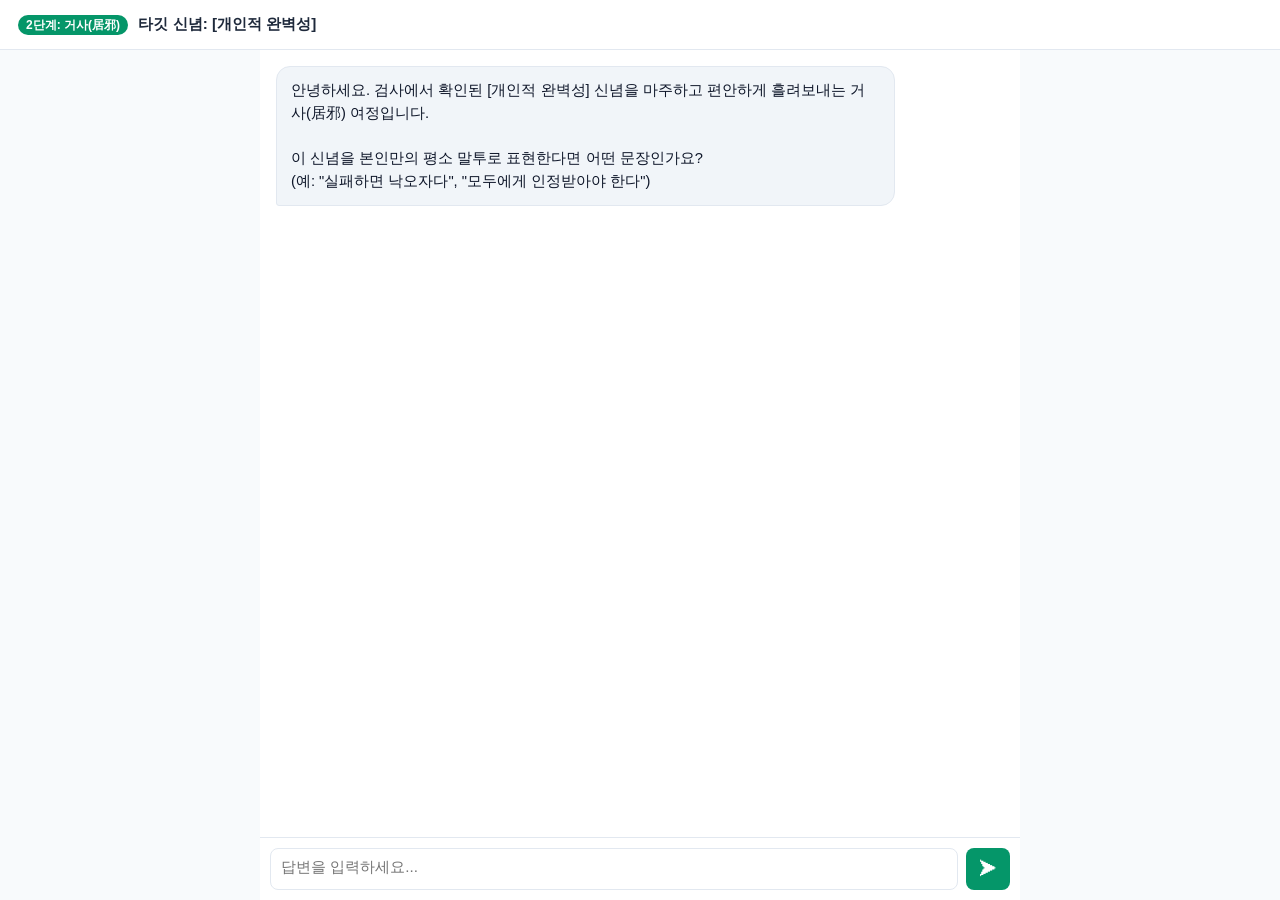
==== geosa.html @ 9330ed7c "Add initial geosa.html file for healing session" ====
<!DOCTYPE html>
<html lang="ko">
<head>
  <meta charset="UTF-8">
  <meta name="viewport" content="width=device-width, initial-scale=1.0, maximum-scale=1.0, user-scalable=no">
  <title>2단계: 거사(居邪) 치유 세션</title>
  <style>
    :root { --primary: #059669; --bg: #f8fafc; --card-bg: #fff; --text: #1e293b; --border: #e2e8f0; --bot-bg: #f1f5f9; --user-bg: #059669; }
    * { box-sizing: border-box; margin: 0; padding: 0; font-family: -apple-system, BlinkMacSystemFont, "Pretendard", sans-serif; }
    body { background-color: var(--bg); color: var(--text); height: 100vh; display: flex; flex-direction: column; overflow: hidden; }
    header { background: #fff; padding: 14px 18px; border-bottom: 1px solid var(--border); display: flex; justify-content: space-between; align-items: center; }
    .badge { background: var(--primary); color: #fff; padding: 3px 8px; border-radius: 999px; font-size: 0.75rem; font-weight: bold; }
    .chat-view { flex: 1; display: flex; flex-direction: column; overflow: hidden; background: #fff; max-width: 760px; margin: 0 auto; width: 100%; }
    .chat-messages { flex: 1; overflow-y: auto; padding: 16px; display: flex; flex-direction: column; gap: 12px; }
    .msg-wrap { display: flex; width: 100%; }
    .msg-wrap.bot { justify-content: flex-start; }
    .msg-wrap.user { justify-content: flex-end; }
    .msg-box { max-width: 85%; padding: 12px 14px; border-radius: 14px; font-size: 0.92rem; line-height: 1.55; white-space: pre-wrap; }
    .msg-wrap.bot .msg-box { background: var(--bot-bg); color: #0f172a; border-bottom-left-radius: 3px; border: 1px solid var(--border); }
    .msg-wrap.user .msg-box { background: var(--user-bg); color: #fff; border-bottom-right-radius: 3px; }
    .chat-input-bar { border-top: 1px solid var(--border); padding: 10px; display: flex; gap: 8px; background: #fff; }
    textarea { flex: 1; border: 1px solid var(--border); border-radius: 8px; padding: 8px 10px; font-size: 0.95rem; resize: none; height: 42px; outline: none; }
    .send-btn { background: var(--primary); color: #fff; border: none; width: 44px; height: 42px; border-radius: 8px; cursor: pointer; font-size: 1.1rem; }
    .report-card { background: #f0fdf4; border: 1.5px solid #bbf7d0; border-radius: 10px; padding: 14px; margin-top: 10px; font-size: 0.88rem; }
    .btn-main { background: #4f46e5; color: #fff; border: none; padding: 12px 20px; font-size: 0.95rem; font-weight: 700; border-radius: 8px; cursor: pointer; width: 100%; margin-top: 12px; }
  </style>
</head>
<body>
  <header>
    <div>
      <span class="badge">2단계: 거사(居邪)</span>
      <strong style="margin-left: 6px; font-size: 0.95rem;" id="header-title">마음침 거사 챗봇</strong>
    </div>
  </header>

  <div class="chat-view">
    <div class="chat-messages" id="chat-box"></div>
    <div class="chat-input-bar">
      <textarea id="chat-input" placeholder="답변을 입력하세요..." onkeydown="handleKeyDown(event)"></textarea>
      <button class="send-btn" onclick="sendMessage()">➤</button>
    </div>
  </div>

<script>
const topBeliefName = localStorage.getItem('topBeliefName') || '개인적 완벽성';
document.getElementById('header-title').innerText = `타깃 신념: [${topBeliefName}]`;

const geosaFlow = [
  { step: 1, prompt: `안녕하세요. 검사에서 확인된 [${topBeliefName}] 신념을 마주하고 편안하게 흘려보내는 거사(居邪) 여정입니다.\n\n이 신념을 본인만의 평소 말투로 표현한다면 어떤 문장인가요?\n(예: "실패하면 낙오자다", "모두에게 인정받아야 한다")` },
  { step: 2, prompt: `그 신념과 불편한 감정이 올라왔던 '최근의 유발사건'은 무엇이었나요?\n그때 가슴/배 등 몸의 감각과, 떠오르는 이미지(취상)를 알려주세요. (불편감 점수: 0~10점)` },
  { step: 3, prompt: `과거에도 이와 비슷하게 '심란함이나 두려움'을 강하게 느꼈던 핵심 기억이나 장면(원발사건)이 떠오르시나요?\n지금 그 기억을 떠올릴 때 몸의 느낌과 이미지(취상: 예: 검은 돌 등)는 어떤가요? (불편감 점수: 0~10점)` },
  { step: 4, prompt: `그 원발사건을 겪었을 당시, 어린(과거의) 나는 그 상황을 어떻게 해석하고 받아들였나요?\n(예: "내가 실패하면 다들 나를 버리고 떠날 것이다")` },
  { step: 5, prompt: `그 해석을 마음에 품고 살다 보니, 내 미래나 인간관계에서 어떤 끔찍한 일(두려운 미래상)이 벌어질 것 같았나요?` },
  { step: 6, prompt: `그런 불행한 일이 생기지 않도록 막기 위해, 나는 평소 삶에서 어떤 태도로 애써왔나요?\n그리고 그런 나 자신을 비유(취상)한다면 어떤 모습인가요? (예: 바스라질 것 같은 낙엽 등)` },
  { step: 7, prompt: `나를 그렇게 몰아붙여 온 그 마음은, 실은 나를 무엇으로부터 지키고 보호하려 했던 걸까요? (선의적 의도)\n궁극적으로 정말 누리고 싶었던 감정(이차적 이익: 사랑, 안전감 등)은 무엇인가요?` },
  { step: 8, prompt: `나를 지키려 애써온 그 마음을 따뜻하게 안아줍니다. 이제 그 무거운 이미지와 긴장을 가볍게 흘려보낼 시간입니다.\n\n편안한 호흡과 함께 가슴과 배에 의념을 두고, 준비된 경혈 지압이나 정심주(正心呪) 호흡을 천천히 3~5회 반복해 보세요.\n내쉬는 숨마다 어두운 기운이 빠져나감을 상상합니다.\n\n마치셨다면 '완료'라고 적어주세요.` },
  { step: 9, prompt: `호흡을 마친 지금, 처음에 나를 무겁게 누르던 그 기억의 이미지(취상)와 감정은 어떻게 달라지셨나요?\n불편감 점수(0~10)는 몇 점으로 내려갔는지, 새로운 해석과 함께 나눠주세요.` }
];

let currentIdx = 0;
const recorded = {};
const chatBox = document.getElementById('chat-box');
const inputEl = document.getElementById('chat-input');

function appendMsg(text, sender) {
  const wrap = document.createElement('div');
  wrap.className = `msg-wrap ${sender}`;
  const m = document.createElement('div');
  m.className = 'msg-box';
  m.innerText = text;
  wrap.appendChild(m);
  chatBox.appendChild(wrap);
  chatBox.scrollTop = chatBox.scrollHeight;
}

function handleKeyDown(e) {
  if (e.key === 'Enter' && !e.shiftKey) { e.preventDefault(); sendMessage(); }
}

function sendMessage() {
  const text = inputEl.value.trim();
  if(!text) return;
  appendMsg(text, 'user');
  inputEl.value = '';

  recorded[geosaFlow[currentIdx].step] = text;
  currentIdx++;

  if(currentIdx < geosaFlow.length) {
    setTimeout(() => { appendMsg(geosaFlow[currentIdx].prompt, 'bot'); }, 350);
  } else {
    // 로컬스토리지에 거사 결과 보관
    localStorage.setItem('geosaData', JSON.stringify(recorded));
    setTimeout(() => { renderComplete(); }, 400);
  }
}

function renderComplete() {
  const wrap = document.createElement('div');
  wrap.className = 'msg-wrap bot';
  wrap.innerHTML = `
    <div class="msg-box" style="max-width:94%;">
      <strong>🌿 거사(居邪) 세션 완료</strong>
      <div class="report-card">
        <p><strong>타깃 신념:</strong> ${topBeliefName}</p>
        <p><strong>원발사건/취상:</strong> ${recorded[3] || '-'}</p>
        <p><strong>선의적 의도:</strong> ${recorded[7] || '-'}</p>
        <p><strong>정화 후 변화:</strong> ${recorded[9] || '-'}</p>
      </div>
      <button class="btn-main" onclick="goToYangjeong()">3단계: 생기를 채우는 [양정(養正) 과정] 시작 ➔</button>
    </div>
  `;
  chatBox.appendChild(wrap);
  chatBox.scrollTop = chatBox.scrollHeight;
}

function goToYangjeong() {
  window.location.href = "yangjeong.html";
}

appendMsg(geosaFlow[0].prompt, 'bot');
</script>
</body>
</html>
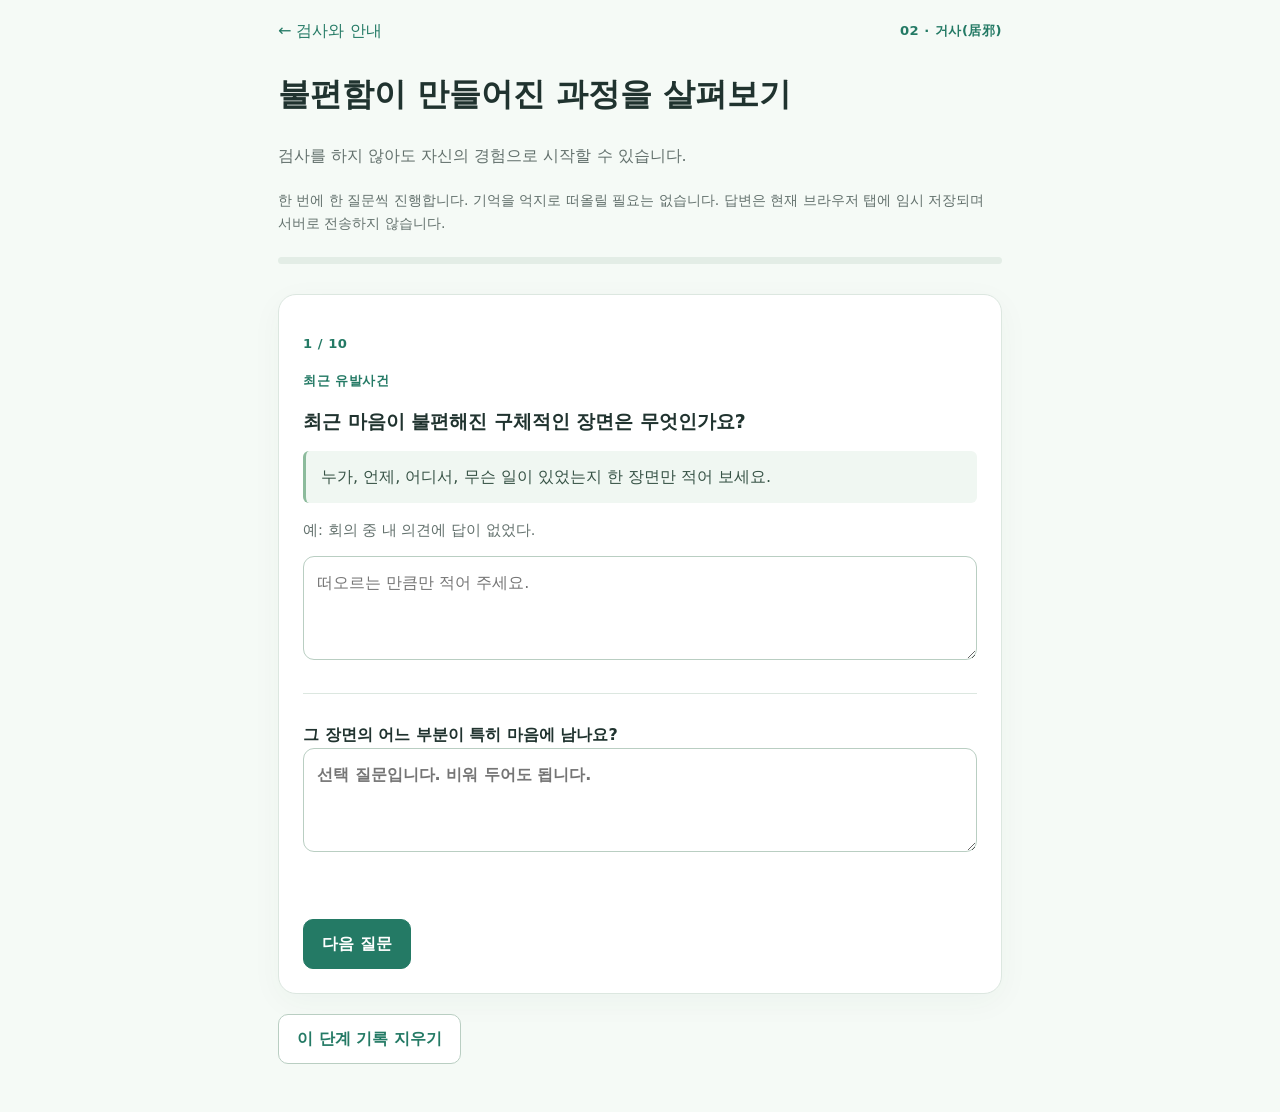
==== commit 3cefe551: "이해통찰 과정 개선 및 긍정 취상 시각화 추가" ====
--- a/geosa.html
+++ b/geosa.html
@@ -1,124 +1 @@
-<!DOCTYPE html>
-<html lang="ko">
-<head>
-  <meta charset="UTF-8">
-  <meta name="viewport" content="width=device-width, initial-scale=1.0, maximum-scale=1.0, user-scalable=no">
-  <title>2단계: 거사(居邪) 치유 세션</title>
-  <style>
-    :root { --primary: #059669; --bg: #f8fafc; --card-bg: #fff; --text: #1e293b; --border: #e2e8f0; --bot-bg: #f1f5f9; --user-bg: #059669; }
-    * { box-sizing: border-box; margin: 0; padding: 0; font-family: -apple-system, BlinkMacSystemFont, "Pretendard", sans-serif; }
-    body { background-color: var(--bg); color: var(--text); height: 100vh; display: flex; flex-direction: column; overflow: hidden; }
-    header { background: #fff; padding: 14px 18px; border-bottom: 1px solid var(--border); display: flex; justify-content: space-between; align-items: center; }
-    .badge { background: var(--primary); color: #fff; padding: 3px 8px; border-radius: 999px; font-size: 0.75rem; font-weight: bold; }
-    .chat-view { flex: 1; display: flex; flex-direction: column; overflow: hidden; background: #fff; max-width: 760px; margin: 0 auto; width: 100%; }
-    .chat-messages { flex: 1; overflow-y: auto; padding: 16px; display: flex; flex-direction: column; gap: 12px; }
-    .msg-wrap { display: flex; width: 100%; }
-    .msg-wrap.bot { justify-content: flex-start; }
-    .msg-wrap.user { justify-content: flex-end; }
-    .msg-box { max-width: 85%; padding: 12px 14px; border-radius: 14px; font-size: 0.92rem; line-height: 1.55; white-space: pre-wrap; }
-    .msg-wrap.bot .msg-box { background: var(--bot-bg); color: #0f172a; border-bottom-left-radius: 3px; border: 1px solid var(--border); }
-    .msg-wrap.user .msg-box { background: var(--user-bg); color: #fff; border-bottom-right-radius: 3px; }
-    .chat-input-bar { border-top: 1px solid var(--border); padding: 10px; display: flex; gap: 8px; background: #fff; }
-    textarea { flex: 1; border: 1px solid var(--border); border-radius: 8px; padding: 8px 10px; font-size: 0.95rem; resize: none; height: 42px; outline: none; }
-    .send-btn { background: var(--primary); color: #fff; border: none; width: 44px; height: 42px; border-radius: 8px; cursor: pointer; font-size: 1.1rem; }
-    .report-card { background: #f0fdf4; border: 1.5px solid #bbf7d0; border-radius: 10px; padding: 14px; margin-top: 10px; font-size: 0.88rem; }
-    .btn-main { background: #4f46e5; color: #fff; border: none; padding: 12px 20px; font-size: 0.95rem; font-weight: 700; border-radius: 8px; cursor: pointer; width: 100%; margin-top: 12px; }
-  </style>
-</head>
-<body>
-  <header>
-    <div>
-      <span class="badge">2단계: 거사(居邪)</span>
-      <strong style="margin-left: 6px; font-size: 0.95rem;" id="header-title">마음침 거사 챗봇</strong>
-    </div>
-  </header>
-
-  <div class="chat-view">
-    <div class="chat-messages" id="chat-box"></div>
-    <div class="chat-input-bar">
-      <textarea id="chat-input" placeholder="답변을 입력하세요..." onkeydown="handleKeyDown(event)"></textarea>
-      <button class="send-btn" onclick="sendMessage()">➤</button>
-    </div>
-  </div>
-
-<script>
-const topBeliefName = localStorage.getItem('topBeliefName') || '개인적 완벽성';
-document.getElementById('header-title').innerText = `타깃 신념: [${topBeliefName}]`;
-
-const geosaFlow = [
-  { step: 1, prompt: `안녕하세요. 검사에서 확인된 [${topBeliefName}] 신념을 마주하고 편안하게 흘려보내는 거사(居邪) 여정입니다.\n\n이 신념을 본인만의 평소 말투로 표현한다면 어떤 문장인가요?\n(예: "실패하면 낙오자다", "모두에게 인정받아야 한다")` },
-  { step: 2, prompt: `그 신념과 불편한 감정이 올라왔던 '최근의 유발사건'은 무엇이었나요?\n그때 가슴/배 등 몸의 감각과, 떠오르는 이미지(취상)를 알려주세요. (불편감 점수: 0~10점)` },
-  { step: 3, prompt: `과거에도 이와 비슷하게 '심란함이나 두려움'을 강하게 느꼈던 핵심 기억이나 장면(원발사건)이 떠오르시나요?\n지금 그 기억을 떠올릴 때 몸의 느낌과 이미지(취상: 예: 검은 돌 등)는 어떤가요? (불편감 점수: 0~10점)` },
-  { step: 4, prompt: `그 원발사건을 겪었을 당시, 어린(과거의) 나는 그 상황을 어떻게 해석하고 받아들였나요?\n(예: "내가 실패하면 다들 나를 버리고 떠날 것이다")` },
-  { step: 5, prompt: `그 해석을 마음에 품고 살다 보니, 내 미래나 인간관계에서 어떤 끔찍한 일(두려운 미래상)이 벌어질 것 같았나요?` },
-  { step: 6, prompt: `그런 불행한 일이 생기지 않도록 막기 위해, 나는 평소 삶에서 어떤 태도로 애써왔나요?\n그리고 그런 나 자신을 비유(취상)한다면 어떤 모습인가요? (예: 바스라질 것 같은 낙엽 등)` },
-  { step: 7, prompt: `나를 그렇게 몰아붙여 온 그 마음은, 실은 나를 무엇으로부터 지키고 보호하려 했던 걸까요? (선의적 의도)\n궁극적으로 정말 누리고 싶었던 감정(이차적 이익: 사랑, 안전감 등)은 무엇인가요?` },
-  { step: 8, prompt: `나를 지키려 애써온 그 마음을 따뜻하게 안아줍니다. 이제 그 무거운 이미지와 긴장을 가볍게 흘려보낼 시간입니다.\n\n편안한 호흡과 함께 가슴과 배에 의념을 두고, 준비된 경혈 지압이나 정심주(正心呪) 호흡을 천천히 3~5회 반복해 보세요.\n내쉬는 숨마다 어두운 기운이 빠져나감을 상상합니다.\n\n마치셨다면 '완료'라고 적어주세요.` },
-  { step: 9, prompt: `호흡을 마친 지금, 처음에 나를 무겁게 누르던 그 기억의 이미지(취상)와 감정은 어떻게 달라지셨나요?\n불편감 점수(0~10)는 몇 점으로 내려갔는지, 새로운 해석과 함께 나눠주세요.` }
-];
-
-let currentIdx = 0;
-const recorded = {};
-const chatBox = document.getElementById('chat-box');
-const inputEl = document.getElementById('chat-input');
-
-function appendMsg(text, sender) {
-  const wrap = document.createElement('div');
-  wrap.className = `msg-wrap ${sender}`;
-  const m = document.createElement('div');
-  m.className = 'msg-box';
-  m.innerText = text;
-  wrap.appendChild(m);
-  chatBox.appendChild(wrap);
-  chatBox.scrollTop = chatBox.scrollHeight;
-}
-
-function handleKeyDown(e) {
-  if (e.key === 'Enter' && !e.shiftKey) { e.preventDefault(); sendMessage(); }
-}
-
-function sendMessage() {
-  const text = inputEl.value.trim();
-  if(!text) return;
-  appendMsg(text, 'user');
-  inputEl.value = '';
-
-  recorded[geosaFlow[currentIdx].step] = text;
-  currentIdx++;
-
-  if(currentIdx < geosaFlow.length) {
-    setTimeout(() => { appendMsg(geosaFlow[currentIdx].prompt, 'bot'); }, 350);
-  } else {
-    // 로컬스토리지에 거사 결과 보관
-    localStorage.setItem('geosaData', JSON.stringify(recorded));
-    setTimeout(() => { renderComplete(); }, 400);
-  }
-}
-
-function renderComplete() {
-  const wrap = document.createElement('div');
-  wrap.className = 'msg-wrap bot';
-  wrap.innerHTML = `
-    <div class="msg-box" style="max-width:94%;">
-      <strong>🌿 거사(居邪) 세션 완료</strong>
-      <div class="report-card">
-        <p><strong>타깃 신념:</strong> ${topBeliefName}</p>
-        <p><strong>원발사건/취상:</strong> ${recorded[3] || '-'}</p>
-        <p><strong>선의적 의도:</strong> ${recorded[7] || '-'}</p>
-        <p><strong>정화 후 변화:</strong> ${recorded[9] || '-'}</p>
-      </div>
-      <button class="btn-main" onclick="goToYangjeong()">3단계: 생기를 채우는 [양정(養正) 과정] 시작 ➔</button>
-    </div>
-  `;
-  chatBox.appendChild(wrap);
-  chatBox.scrollTop = chatBox.scrollHeight;
-}
-
-function goToYangjeong() {
-  window.location.href = "yangjeong.html";
-}
-
-appendMsg(geosaFlow[0].prompt, 'bot');
-</script>
-</body>
-</html>
+<!doctype html><html lang="ko"><head><meta charset="utf-8"><meta name="viewport" content="width=device-width, initial-scale=1"><title>거사 | 마음침 이해통찰 과정</title><link rel="stylesheet" href="guide.css"></head><body data-mode="geosa"><main class="shell"><nav class="top"><a href="index.html">← 검사와 안내</a><span class="pill">02 · 거사(居邪)</span></nav><header><h1>불편함이 만들어진 과정을 살펴보기</h1><p class="muted" id="context"></p><p class="notice">한 번에 한 질문씩 진행합니다. 기억을 억지로 떠올릴 필요는 없습니다. 답변은 현재 브라우저 탭에 임시 저장되며 서버로 전송하지 않습니다.</p></header><div class="progress" aria-label="진행률"><div id="progress-fill"></div></div><section class="card"><p class="pill" id="counter"></p><div id="content"></div></section><div class="finish-row"><button type="button" class="secondary" id="reset">이 단계 기록 지우기</button></div></main><script src="guide.js"></script></body></html>
--- a/guide.css
+++ b/guide.css
@@ -0,0 +1,3 @@
+:root{--ink:#20332f;--muted:#63716d;--line:#dce7e0;--accent:#247a65;--wash:#f5faf6;--paper:#fff}*{box-sizing:border-box}body{margin:0;background:var(--wash);color:var(--ink);font-family:system-ui,-apple-system,'Noto Sans KR',sans-serif;line-height:1.65}button,textarea{font:inherit}button{cursor:pointer}button:focus-visible,textarea:focus-visible,a:focus-visible{outline:3px solid #e1a342;outline-offset:2px}.shell{max-width:760px;margin:auto;padding:18px 18px 48px}.top{display:flex;justify-content:space-between;gap:10px;align-items:center;margin-bottom:24px}.top a{color:var(--accent);text-decoration:none}.pill{display:inline-block;color:var(--accent);font-size:.82rem;font-weight:700;letter-spacing:.04em}.card{background:var(--paper);border:1px solid var(--line);border-radius:18px;padding:24px;box-shadow:0 8px 32px #18462c0a}.card h1{font-size:1.55rem;margin:4px 0 8px;line-height:1.35}.muted{color:var(--muted)}.progress{height:7px;border-radius:99px;background:#e3ede6;margin:22px 0 30px}.progress div{height:100%;background:var(--accent);border-radius:99px;transition:width .2s}.prompt{font-size:1.18rem;font-weight:650;margin:12px 0}.hint{background:#f0f7f2;padding:13px 15px;border-left:3px solid #8cbb9c;border-radius:6px;margin:14px 0;color:#375346}.example{font-size:.91rem;color:var(--muted)}.choices{display:flex;flex-wrap:wrap;gap:8px;margin:14px 0}.choice{padding:8px 13px;border-radius:999px;background:#fff;border:1px solid #bfd1c5;color:var(--ink)}.choice.selected{background:#e1f2e9;border-color:var(--accent);color:#165b48}.answer{width:100%;min-height:104px;border:1px solid #b9cec2;border-radius:11px;padding:13px;resize:vertical;background:#fff}.actions{display:flex;gap:10px;flex-wrap:wrap;margin-top:18px}.primary,.secondary{padding:11px 18px;border-radius:10px;font-weight:700}.primary{background:var(--accent);color:#fff;border:1px solid var(--accent)}.secondary{background:#fff;color:var(--accent);border:1px solid #b9cec2}.follow{border-top:1px solid var(--line);margin-top:24px;padding-top:18px}.follow label{display:block;font-weight:650;margin:10px 0}.review{margin:24px 0}.review details{padding:8px 0;border-bottom:1px solid var(--line)}.review summary{cursor:pointer;font-weight:650}.review p{white-space:pre-wrap;overflow-wrap:anywhere;margin:8px 0}.notice{font-size:.88rem;color:var(--muted);margin:20px 0}.error{color:#a33b2c;min-height:1.5em}.finish-row{margin-top:20px}.link{color:var(--accent)}@media(max-width:520px){.card{padding:19px}.top{align-items:flex-start;flex-direction:column}}
+
+.art-panel{border:1px solid var(--line);border-radius:14px;background:#f8fbf8;padding:16px;margin:20px 0}.art-panel h3{margin:0 0 12px;font-size:1rem}.art-settings{display:flex;gap:12px;flex-wrap:wrap}.art-settings label{display:grid;gap:4px;flex:1;min-width:150px;font-size:.86rem;color:var(--muted)}.art-select{border:1px solid #b9cec2;background:#fff;color:var(--ink);border-radius:8px;padding:9px}.art-preview{display:block;width:100%;height:auto;aspect-ratio:16/9;border-radius:10px;margin-top:14px}.art-caption{margin:10px 2px 0;white-space:pre-wrap;overflow-wrap:anywhere;color:var(--ink);font-size:.9rem}
